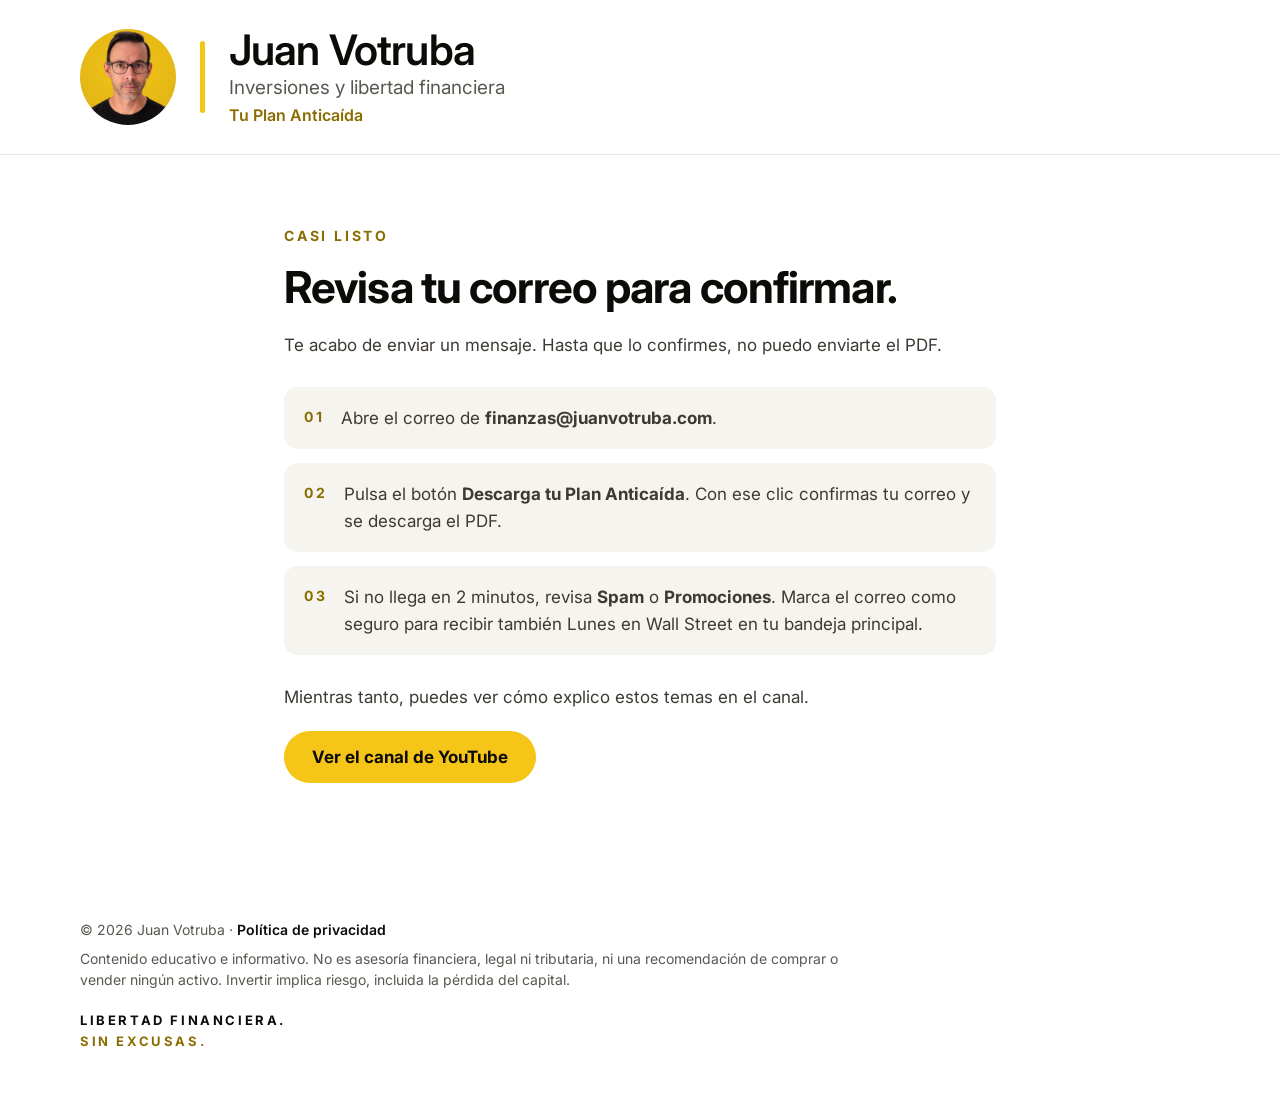
==== gracias.html @ d098b0b9 "Add files via upload" ====
<!doctype html>
<html lang="es">
<head>
<meta charset="utf-8">
<meta name="viewport" content="width=device-width, initial-scale=1">
<meta name="robots" content="noindex">
<title>Revisa tu correo · Tu Plan Anticaída</title>
<link rel="icon" href="avatar.png">
<link rel="preconnect" href="https://fonts.googleapis.com">
<link rel="preconnect" href="https://fonts.gstatic.com" crossorigin>
<link href="https://fonts.googleapis.com/css2?family=Inter:wght@400;600;700&display=swap" rel="stylesheet">
<link rel="stylesheet" href="styles.css">
</head>
<body>
<header class="top">
<div class="wrap">
<div class="avatar"><img src="avatar.png" alt="Juan Votruba" width="96" height="96"></div>
<div class="bar"></div>
<div class="brand"><b>Juan Votruba</b><span>Inversiones y libertad financiera</span><i>Tu Plan Anticaída</i></div>
</div>
</header>
<main class="page">
<div class="eyebrow">Casi listo</div>
<h1>Revisa tu correo para confirmar.</h1>
<p>Te acabo de enviar un mensaje. Hasta que lo confirmes, no puedo enviarte el PDF.</p>
<div class="steps">
<div class="step"><small>01</small><p>Abre el correo de <strong>finanzas@juanvotruba.com</strong>.</p></div>
<div class="step"><small>02</small><p>Pulsa el botón <strong>Descarga tu Plan Anticaída</strong>. Con ese clic confirmas tu correo y se descarga el PDF.</p></div>
<div class="step"><small>03</small><p>Si no llega en 2 minutos, revisa <strong>Spam</strong> o <strong>Promociones</strong>. Marca el correo como seguro para recibir también Lunes en Wall Street en tu bandeja principal.</p></div>
</div>
<p>Mientras tanto, puedes ver cómo explico estos temas en el canal.</p>
<a class="btn" href="https://www.youtube.com/@juanvotruba">Ver el canal de YouTube</a>
</main>
<footer class="foot">
<div class="wrap">
<div class="l">
<div>© 2026 Juan Votruba · <a href="privacidad.html">Política de privacidad</a></div>
<div>Contenido educativo e informativo. No es asesoría financiera, legal ni tributaria, ni una recomendación de comprar o vender ningún activo. Invertir implica riesgo, incluida la pérdida del capital.</div>
</div>
<div class="tag">LIBERTAD FINANCIERA.<br><span>SIN EXCUSAS.</span></div>
</div>
</footer>
</body>
</html>
---- styles.css ----
:root{
  --ink:#0D0B08; --body:#3d3a34; --muted:#5a5750; --muted2:#6b665c;
  --cream:#F6F4EF; --card:#F4F3EF; --line:#E8E4DE; --ocre:#8a6d00; --yellow:#F5C518;
  --sf:-apple-system,BlinkMacSystemFont,"SF Pro Display","SF Pro Text",Inter,"Helvetica Neue",Arial,sans-serif;
}
*{box-sizing:border-box}
html{-webkit-text-size-adjust:100%}
body{margin:0;background:#fff;color:var(--ink);font-family:var(--sf);-webkit-font-smoothing:antialiased}
a{color:var(--ink)}a:hover{color:var(--ocre)}
img{display:block}
.sr{position:absolute;width:1px;height:1px;overflow:hidden;white-space:nowrap;clip:rect(0 0 0 0)}
.wrap{max-width:1200px;margin:0 auto;padding-left:40px;padding-right:40px}

.top{border-bottom:1px solid var(--line)}
.top .wrap{display:flex;align-items:center;gap:24px;padding-top:28px;padding-bottom:28px}
.avatar{border-radius:50%;overflow:hidden;background:var(--yellow);flex:0 0 auto}
.avatar img{width:100%;height:100%;object-fit:cover}
.top .avatar{width:96px;height:96px}
.bar{width:5px;height:72px;flex:0 0 5px;border-radius:3px;background:var(--yellow)}
.brand{display:flex;flex-direction:column;gap:4px;min-width:0}
.brand b{font-size:42px;line-height:1.05;font-weight:600;letter-spacing:-.02em}
.brand span{font-size:19px;line-height:1.3;color:var(--muted)}
.brand i{font-style:normal;font-size:16px;line-height:1.3;font-weight:600;color:#8a6d00}

.hero .wrap{display:flex;flex-wrap:wrap;gap:72px;align-items:flex-start;padding-top:80px;padding-bottom:104px}
.hero-l{flex:1 1 520px;min-width:0;display:flex;flex-direction:column;gap:28px}
.eyebrow{font-size:14px;font-weight:700;letter-spacing:.2em;text-transform:uppercase;color:var(--ocre)}
h1{margin:0;font-size:62px;line-height:1.08;font-weight:700;letter-spacing:-.02em}
h1 mark{background:none;color:inherit;box-shadow:inset 0 -.34em 0 var(--yellow);-webkit-box-decoration-break:clone;box-decoration-break:clone;padding:0 .06em}
.lead{margin:0;font-size:20px;line-height:1.55;color:var(--body);max-width:540px}

.signup{display:flex;flex-wrap:wrap;gap:12px;max-width:580px}
.signup input{flex:1 1 260px;min-width:0;height:58px;padding:0 24px;font:inherit;font-size:17px;border:1.5px solid #CFCABF;border-radius:999px;background:#fff;color:var(--ink)}
.signup input::placeholder{color:var(--muted2)}
.signup input:focus-visible,.signup button:focus-visible{outline:3px solid var(--ink);outline-offset:2px}
.signup button{height:58px;padding:0 32px;font:inherit;font-size:17px;font-weight:700;border:0;border-radius:999px;background:var(--yellow);color:var(--ink);cursor:pointer}
.signup button:hover{filter:brightness(.96)}
.signup button[disabled]{opacity:.6;cursor:default}
.micro{font-size:15px;line-height:1.5;color:var(--muted)}
.msg{font-size:15px;line-height:1.4;min-height:0;margin:-14px 0 0}
.msg.err{color:#9b1c1c}

.bonus{max-width:580px;background:var(--cream);border-radius:16px;padding:18px 20px;display:flex;gap:18px;align-items:center}
.cover{width:66px;height:88px;flex:0 0 66px;background:var(--ink);border-radius:6px;padding:10px 8px;display:flex;flex-direction:column;justify-content:space-between}
.cover u{display:block;width:22px;height:3px;background:var(--yellow)}
.cover s{text-decoration:none;font-size:10px;line-height:1.2;font-weight:700;color:#fff}
.bonus div{display:flex;flex-direction:column;gap:5px;min-width:0}
.bonus em{font-style:normal;font-size:12px;font-weight:700;letter-spacing:.14em;text-transform:uppercase;color:var(--ocre)}
.bonus strong{font-size:18px;line-height:1.25}
.bonus p{margin:0;font-size:14px;line-height:1.5;color:var(--body)}

.hero-r{flex:0 1 390px;display:flex;flex-direction:column;align-items:center;gap:14px;margin:0 auto}
.mail{width:360px;max-width:100%;border:1px solid var(--line);border-radius:18px;overflow:hidden;background:#fff;box-shadow:0 16px 40px rgba(13,11,8,.12)}
.mail-h{padding:20px 20px 16px;display:flex;align-items:center;gap:12px;border-bottom:1px solid var(--line)}
.mail-h .avatar{width:48px;height:48px}
.mail-h .bar{width:3px;height:36px;flex-basis:3px}
.mail-h .nm{display:flex;flex-direction:column;gap:2px}
.mail-h .nm b{font-family:Lora,Georgia,serif;font-size:19px;line-height:1.1;font-weight:500}
.mail-h .nm span{font-family:Poppins,Inter,sans-serif;font-size:11px;line-height:1.3;color:var(--muted)}
.mail-b{padding:20px 20px 24px;display:flex;flex-direction:column;gap:14px;font-size:14px;line-height:1.5;color:var(--body)}
.ev{background:var(--card);border-radius:10px;padding:12px 14px;display:flex;gap:12px;align-items:center}
.ev i{width:4px;height:38px;flex:0 0 4px;border-radius:2px;background:var(--yellow)}
.ev span{display:block;font-size:11px;font-weight:700;letter-spacing:.14em;color:var(--muted)}
.ev b{display:block;font-size:17px;letter-spacing:-.01em;color:var(--ink)}
.q{font-weight:700;color:var(--ink)}
.chart{background:var(--card);border-radius:10px;padding:14px;display:flex;flex-direction:column;gap:10px}
.chart h4{margin:0;font-size:14px;line-height:1.25;color:var(--ink)}
.row{display:flex;align-items:center;gap:10px;font-weight:700;color:var(--ink)}
.row .b1{flex:1 1 auto;height:16px;border-radius:4px;background:#B3AFA3}
.row .b2{flex:0 0 22px;height:16px;border-radius:4px;background:var(--yellow)}
.src{font-size:11px;line-height:1.4;color:var(--muted)}
.pill{align-self:flex-start;background:var(--yellow);color:var(--ink);border-radius:999px;padding:10px 20px;font-weight:700}
.cap{font-size:13px;line-height:1.4;color:var(--muted);text-align:center}

.band-c{background:var(--cream)}
.band-c .wrap{padding-top:96px;padding-bottom:96px;display:flex;flex-direction:column;gap:48px}
h2{margin:0;font-size:44px;line-height:1.1;font-weight:700;letter-spacing:-.02em}
.cards{display:flex;flex-wrap:wrap;gap:24px}
.cardx{flex:1 1 300px;min-width:0;background:#fff;border:1px solid var(--line);border-radius:16px;padding:32px;display:flex;flex-direction:column;gap:14px}
.cardx small{font-size:14px;font-weight:700;letter-spacing:.2em;color:var(--ocre)}
.cardx h3{margin:0;font-size:26px;line-height:1.2;font-weight:700}
.cardx p{margin:0;font-size:17px;line-height:1.6;color:var(--body)}

.about .wrap{padding-top:96px;padding-bottom:96px;display:flex;flex-wrap:wrap;gap:64px;align-items:center}
.about .avatar{width:260px;height:260px}
.about-t{flex:1 1 480px;min-width:0;display:flex;flex-direction:column;gap:22px}
.about h2{font-size:40px}
.about p{margin:0;font-size:18px;line-height:1.65;color:var(--body);max-width:640px}
.about a{font-size:17px;font-weight:600}

.cta{background:var(--yellow)}
.cta .wrap{padding-top:88px;padding-bottom:88px;display:flex;flex-direction:column;align-items:center;gap:24px;text-align:center}
.cta h2{font-size:48px;line-height:1.08}
.cta p{margin:0;font-size:19px;line-height:1.5;max-width:600px}
.cta .signup{width:100%;justify-content:center}
.cta .signup input{border:0}
.cta .signup button{background:var(--ink);color:#fff}
.cta .msg{margin:-10px 0 0}

.foot .wrap{padding-top:40px;padding-bottom:48px;display:flex;flex-direction:column;gap:20px}
.foot .l{display:flex;flex-direction:column;gap:8px;font-size:14px;line-height:1.5;color:var(--muted);max-width:760px}
.tag{font-size:13px;font-weight:700;letter-spacing:.2em;line-height:1.6}
.tag span{color:var(--ocre)}

.page{max-width:760px;margin:0 auto;padding:72px 24px 96px;display:flex;flex-direction:column;gap:20px}
.page h1{font-size:44px}
.page h2{font-size:24px;margin-top:16px}
.page p,.page li{font-size:17px;line-height:1.65;color:var(--body);margin:0}
.page ul{margin:0;padding-left:22px;display:flex;flex-direction:column;gap:6px}
.steps{display:flex;flex-direction:column;gap:14px;margin:8px 0}
.step{display:flex;gap:16px;align-items:flex-start;background:var(--cream);border-radius:14px;padding:18px 20px}
.step small{font-size:14px;font-weight:700;letter-spacing:.2em;color:var(--ocre);padding-top:3px}
.step p{margin:0;font-size:17px;line-height:1.55;color:var(--body)}
.btn{display:inline-block;align-self:flex-start;background:var(--yellow);color:var(--ink);border-radius:999px;padding:16px 28px;font-weight:700;font-size:17px;text-decoration:none}
.btn:hover{color:var(--ink);filter:brightness(.96)}

@media (max-width:860px){
  .wrap{padding-left:24px;padding-right:24px}
  .top .wrap{padding-top:20px;padding-bottom:20px;gap:14px}
  .top .avatar{width:68px;height:68px}
  .bar{width:4px;height:54px;flex-basis:4px}
  .brand b{font-size:27px}.brand span{font-size:13px}.brand i{font-size:12px}
  .hero .wrap{padding-top:40px;padding-bottom:56px;gap:44px}
  .hero-l{gap:22px;flex-basis:100%}
  .eyebrow{font-size:12px;letter-spacing:.18em}
  h1{font-size:37px;line-height:1.1}
  .lead{font-size:17px}
  .signup input,.signup button{width:100%;flex:1 1 100%;height:56px}
  .micro{font-size:14px}
  .bonus{padding:16px;gap:14px}
  .cover{width:56px;height:76px;flex-basis:56px;padding:9px 7px}
  .bonus strong{font-size:16px}.bonus p{font-size:13px}.bonus em{font-size:12px}
  .hero-r{flex-basis:100%}
  .band-c .wrap{padding-top:56px;padding-bottom:56px;gap:28px}
  h2{font-size:30px}
  .cardx{padding:24px}.cardx h3{font-size:22px}.cardx p{font-size:16px}
  .about .wrap{padding-top:56px;padding-bottom:56px;gap:20px}
  .about .avatar{width:120px;height:120px}
  .about h2{font-size:28px}.about p{font-size:16px}
  .cta .wrap{padding-top:56px;padding-bottom:56px;align-items:stretch;text-align:left;gap:18px}
  .cta h2{font-size:34px}.cta p{font-size:16px}
  .foot .wrap{padding-top:32px;padding-bottom:40px}
  .page{padding:40px 24px 64px}.page h1{font-size:34px}
}

/* ---- Plan Anticaída ---- */
.pdf{position:relative;width:390px;max-width:100%;height:470px;margin:0 auto}
.sheet{position:absolute;border-radius:10px;box-shadow:0 18px 44px rgba(13,11,8,.18)}
.sheet.back{right:0;top:52px;width:270px;height:382px;background:#fff;border:1px solid var(--line);padding:22px 20px;display:flex;flex-direction:column;gap:12px;transform:rotate(4deg)}
.sheet.back small{font-size:10px;font-weight:700;letter-spacing:.18em;color:var(--ocre)}
.sheet.back b{font-size:17px;line-height:1.2}
.sheet.back .ln{display:flex;align-items:center;gap:8px;font-size:12px;color:var(--body)}
.sheet.back .ln i{width:14px;height:14px;border:1.5px solid #B3AFA3;border-radius:3px;flex:0 0 14px}
.sheet.back .ln u{flex:1;height:1px;background:#D9D4C8}
.sheet.front{left:0;top:0;width:280px;height:396px;background:var(--ink);color:#fff;padding:26px 24px;display:flex;flex-direction:column;justify-content:space-between;overflow:hidden;transform:rotate(-3deg)}
.sheet.front .k{font-size:10px;font-weight:700;letter-spacing:.2em;color:var(--yellow)}
.sheet.front h3{margin:10px 0 0;font-size:34px;line-height:1.02;font-weight:700;letter-spacing:-.02em}
.sheet.front p{margin:8px 0 0;font-size:13px;line-height:1.45;color:#CFCABF}
.sheet.front svg{width:100%;height:110px}
.sheet.front .tg{font-size:9px;font-weight:700;letter-spacing:.2em;line-height:1.5}
.sheet.front .tg span{color:var(--yellow)}
.stat{max-width:580px;display:flex;gap:18px;align-items:center;border-left:5px solid var(--yellow);padding:4px 0 4px 18px}
.stat b{font-size:40px;line-height:1;letter-spacing:-.02em;white-space:nowrap}
.stat p{margin:0;font-size:15px;line-height:1.5;color:var(--body)}
.stat small{display:block;font-size:12px;color:var(--muted);margin-top:4px}
.cards.six .cardx{flex:1 1 320px}
.cardx .pg{font-size:12px;font-weight:700;letter-spacing:.14em;color:var(--muted2)}
@media (max-width:860px){
  .pdf{height:420px;width:330px}
  .sheet.front{width:250px;height:354px;padding:22px 20px}
  .sheet.front h3{font-size:30px}
  .sheet.back{width:220px;height:320px;top:60px}
  .stat{flex-direction:column;align-items:flex-start;gap:8px}
  .stat b{font-size:32px}
}
.lnk{text-decoration:none}
.foot a{text-decoration:none;font-weight:600}
img.sheet{padding:0;object-fit:cover;background:#fff;border:1px solid var(--line)}
img.sheet.front{left:0;top:0;width:280px;height:396px;transform:rotate(-3deg)}
img.sheet.back{right:0;top:52px;width:270px;height:382px;transform:rotate(4deg)}
.cards.six .cardx{flex:1 1 240px}
@media (max-width:860px){img.sheet.front{width:250px;height:354px}img.sheet.back{width:220px;height:311px;top:60px}}
img.sheet.front,img.sheet.back{padding:0;background:#fff;border:1px solid var(--line)}
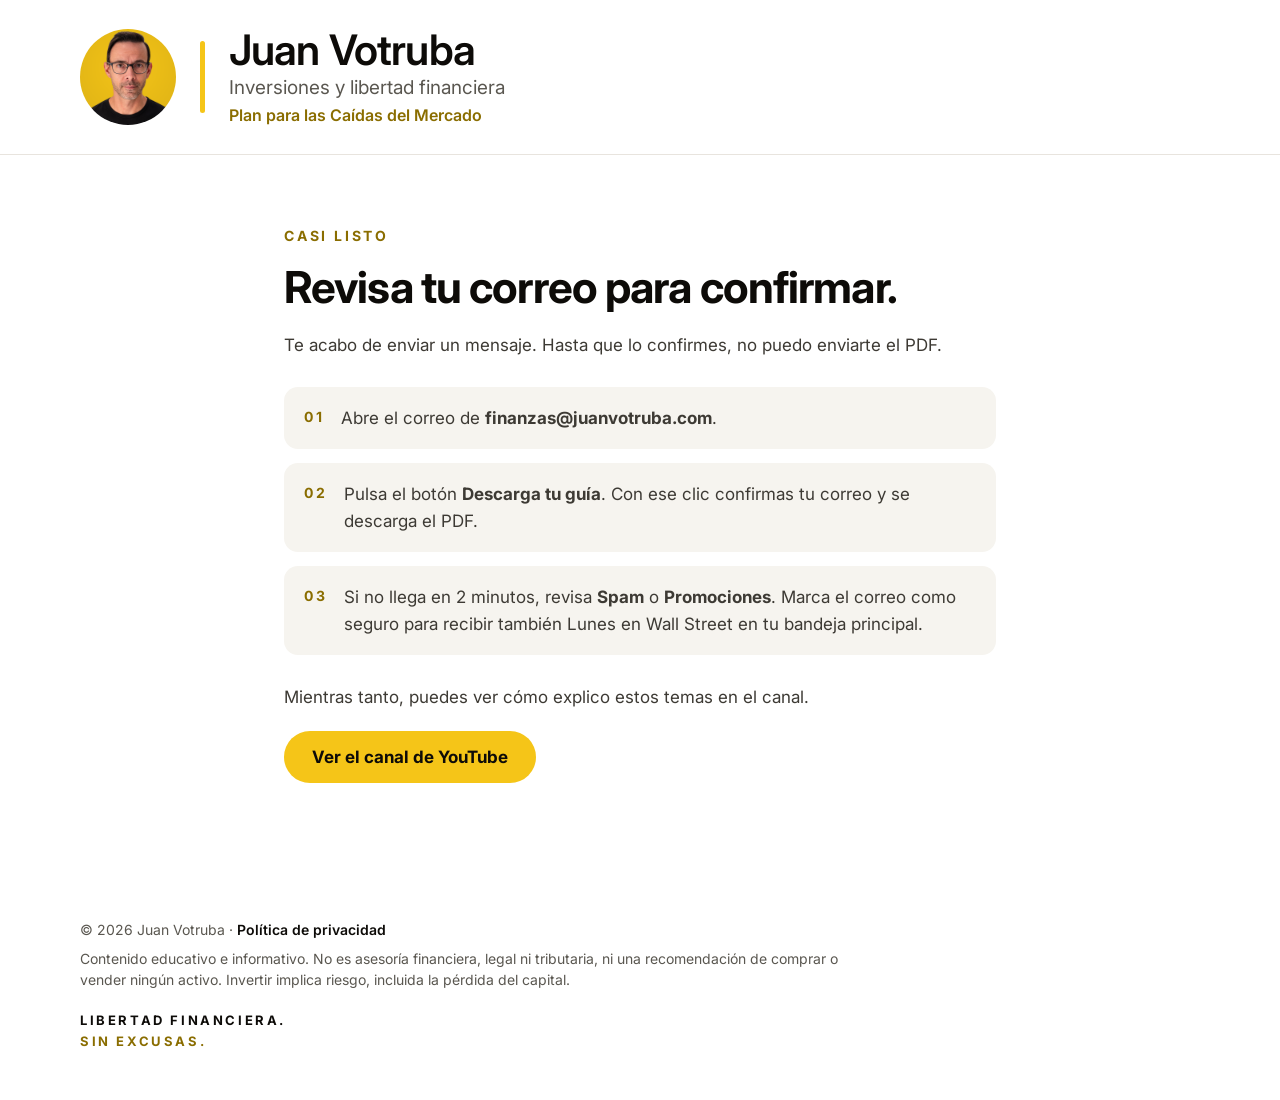
==== commit 7a38fa5a: "Add files via upload" ====
--- a/gracias.html
+++ b/gracias.html
@@ -4,7 +4,7 @@
 <meta charset="utf-8">
 <meta name="viewport" content="width=device-width, initial-scale=1">
 <meta name="robots" content="noindex">
-<title>Revisa tu correo · Tu Plan Anticaída</title>
+<title>Revisa tu correo · Plan para las Caídas del Mercado</title>
 <link rel="icon" href="avatar.png">
 <link rel="preconnect" href="https://fonts.googleapis.com">
 <link rel="preconnect" href="https://fonts.gstatic.com" crossorigin>
@@ -16,7 +16,7 @@
 <div class="wrap">
 <div class="avatar"><img src="avatar.png" alt="Juan Votruba" width="96" height="96"></div>
 <div class="bar"></div>
-<div class="brand"><b>Juan Votruba</b><span>Inversiones y libertad financiera</span><i>Tu Plan Anticaída</i></div>
+<div class="brand"><b>Juan Votruba</b><span>Inversiones y libertad financiera</span><i>Plan para las Caídas del Mercado</i></div>
 </div>
 </header>
 <main class="page">
@@ -25,7 +25,7 @@
 <p>Te acabo de enviar un mensaje. Hasta que lo confirmes, no puedo enviarte el PDF.</p>
 <div class="steps">
 <div class="step"><small>01</small><p>Abre el correo de <strong>finanzas@juanvotruba.com</strong>.</p></div>
-<div class="step"><small>02</small><p>Pulsa el botón <strong>Descarga tu Plan Anticaída</strong>. Con ese clic confirmas tu correo y se descarga el PDF.</p></div>
+<div class="step"><small>02</small><p>Pulsa el botón <strong>Descarga tu guía</strong>. Con ese clic confirmas tu correo y se descarga el PDF.</p></div>
 <div class="step"><small>03</small><p>Si no llega en 2 minutos, revisa <strong>Spam</strong> o <strong>Promociones</strong>. Marca el correo como seguro para recibir también Lunes en Wall Street en tu bandeja principal.</p></div>
 </div>
 <p>Mientras tanto, puedes ver cómo explico estos temas en el canal.</p>
